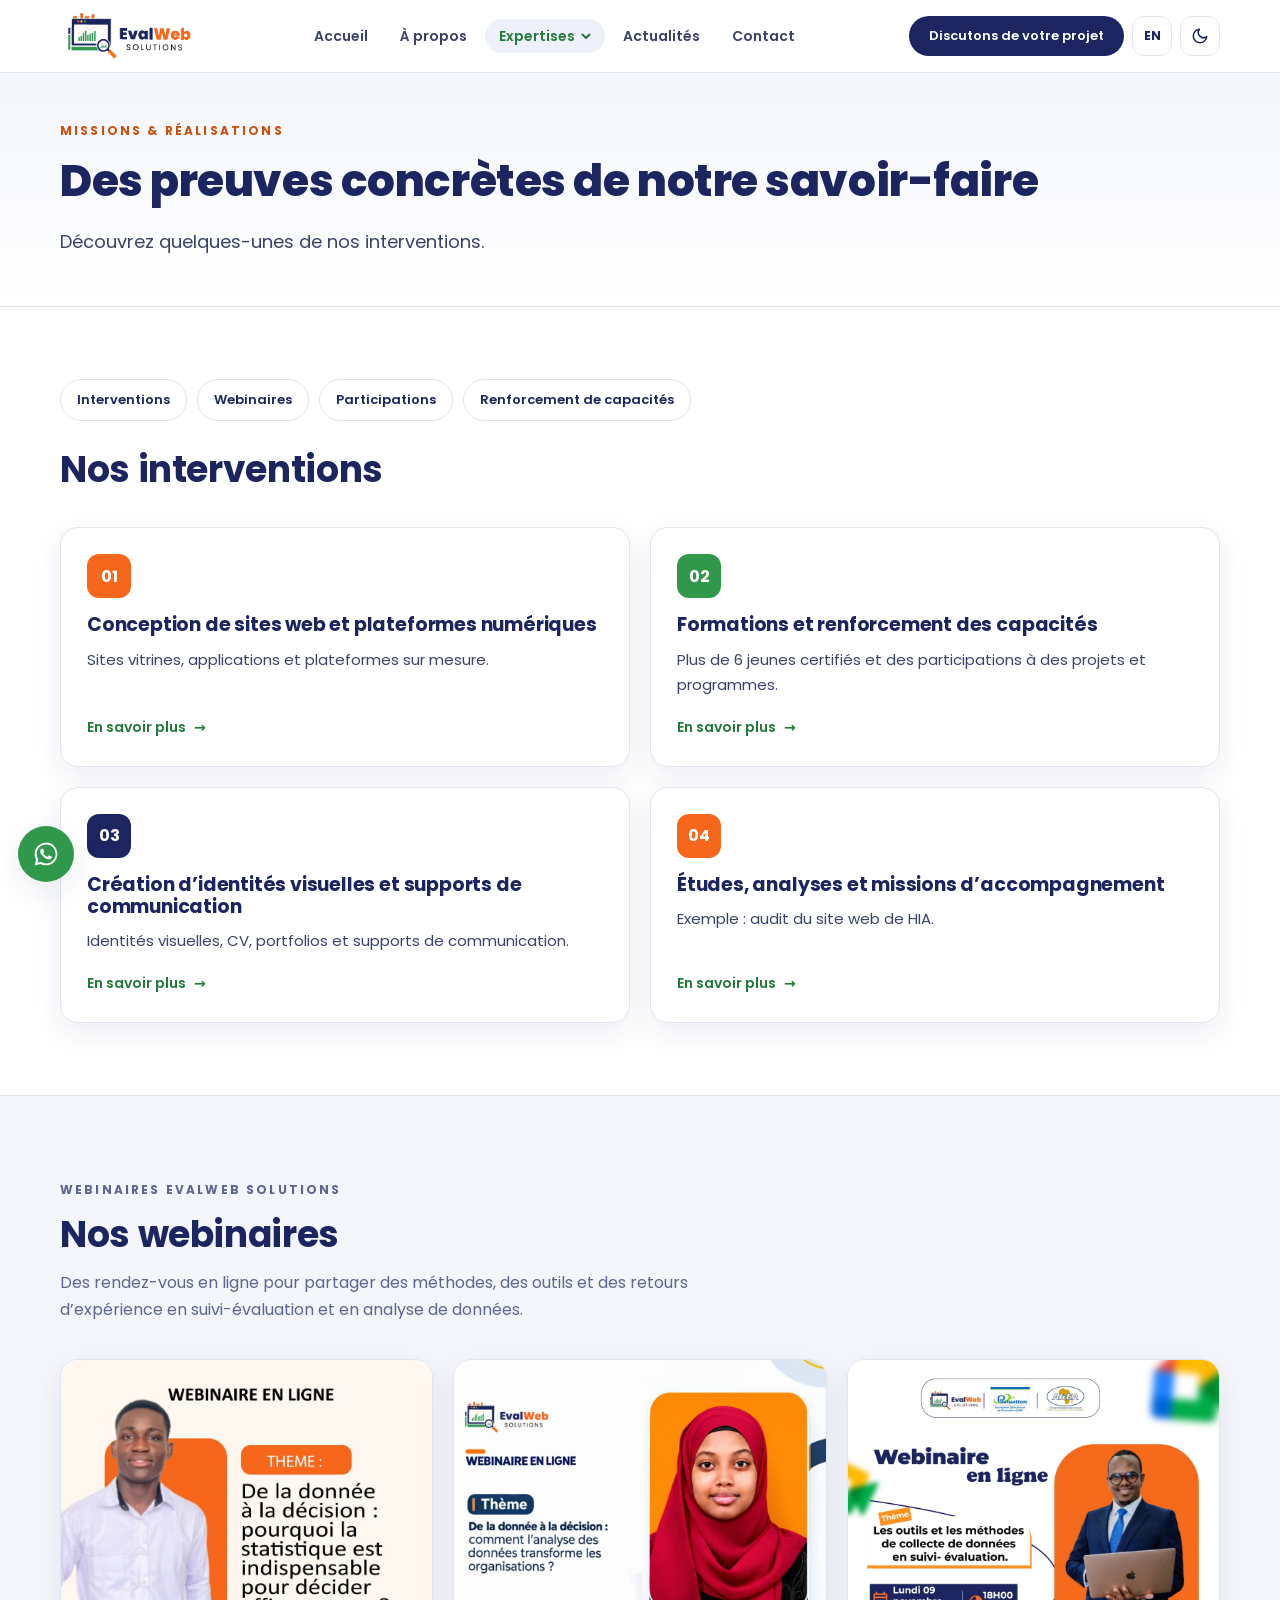
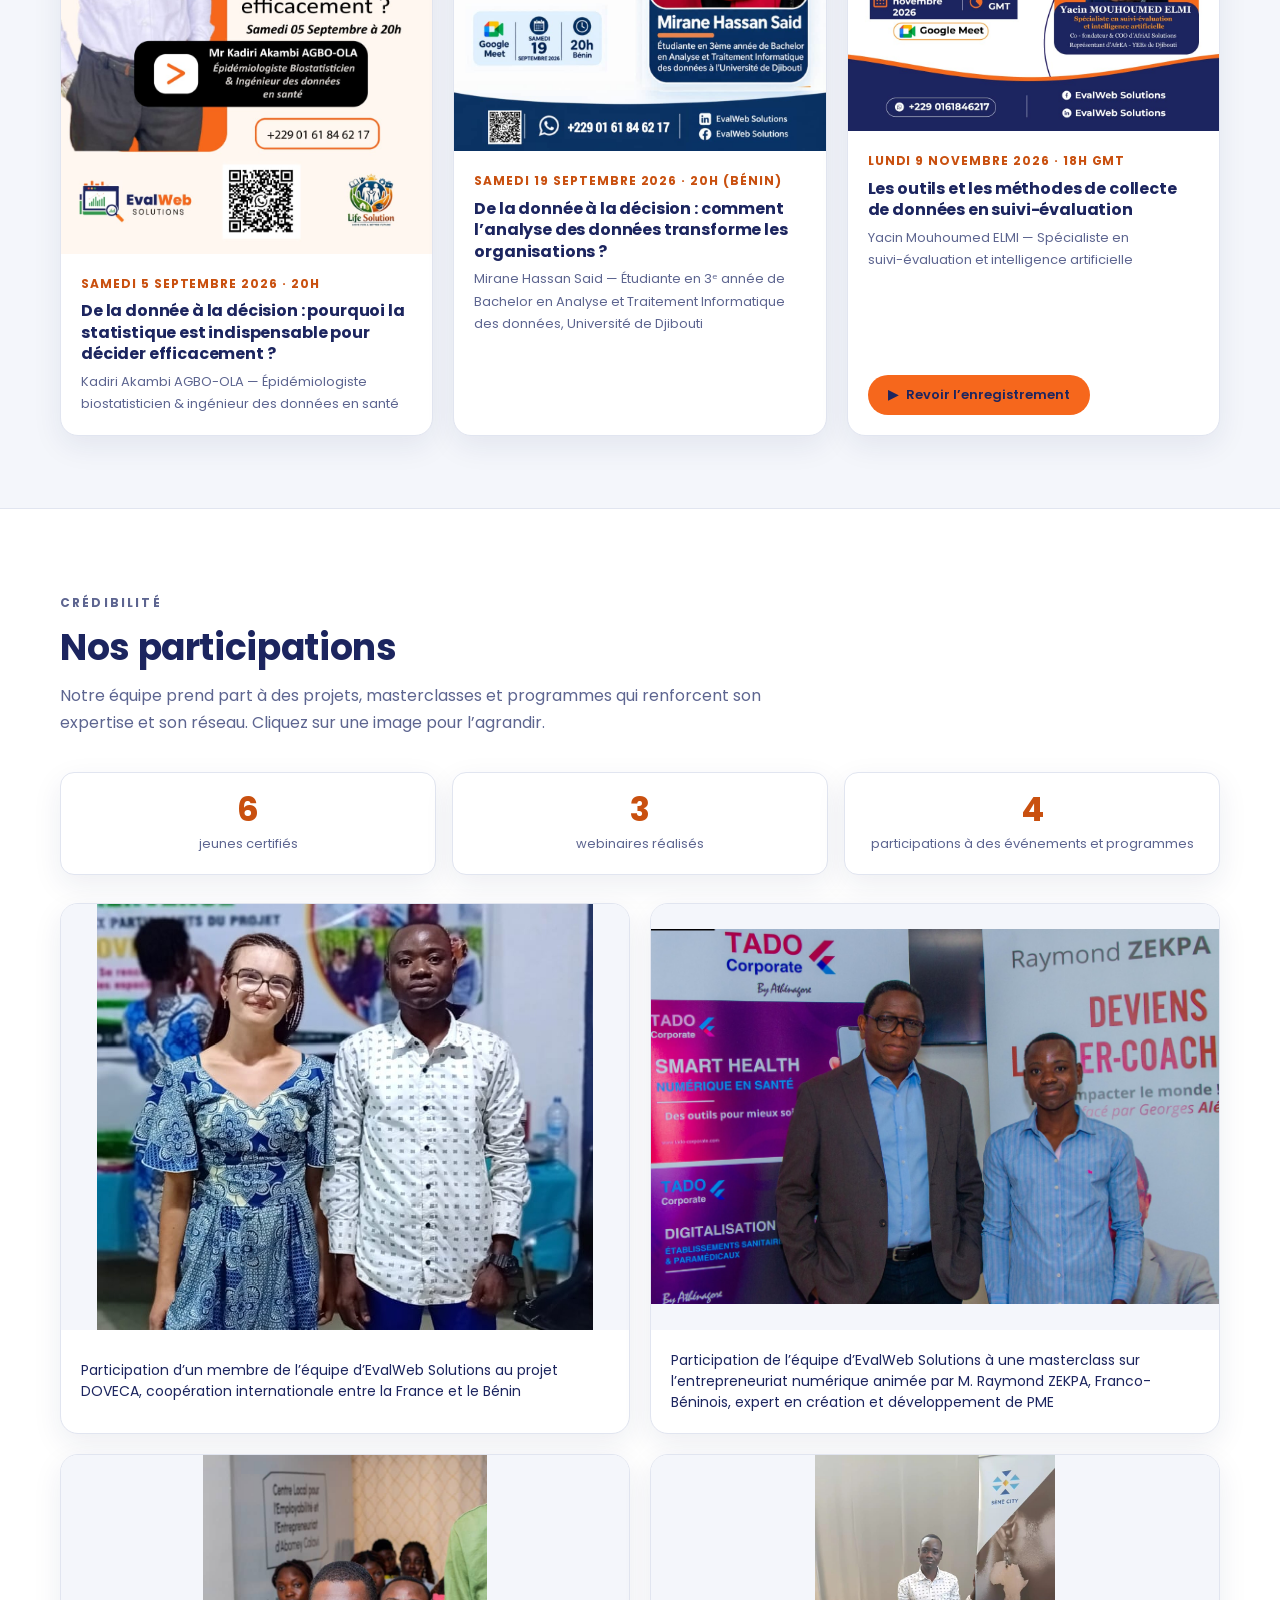
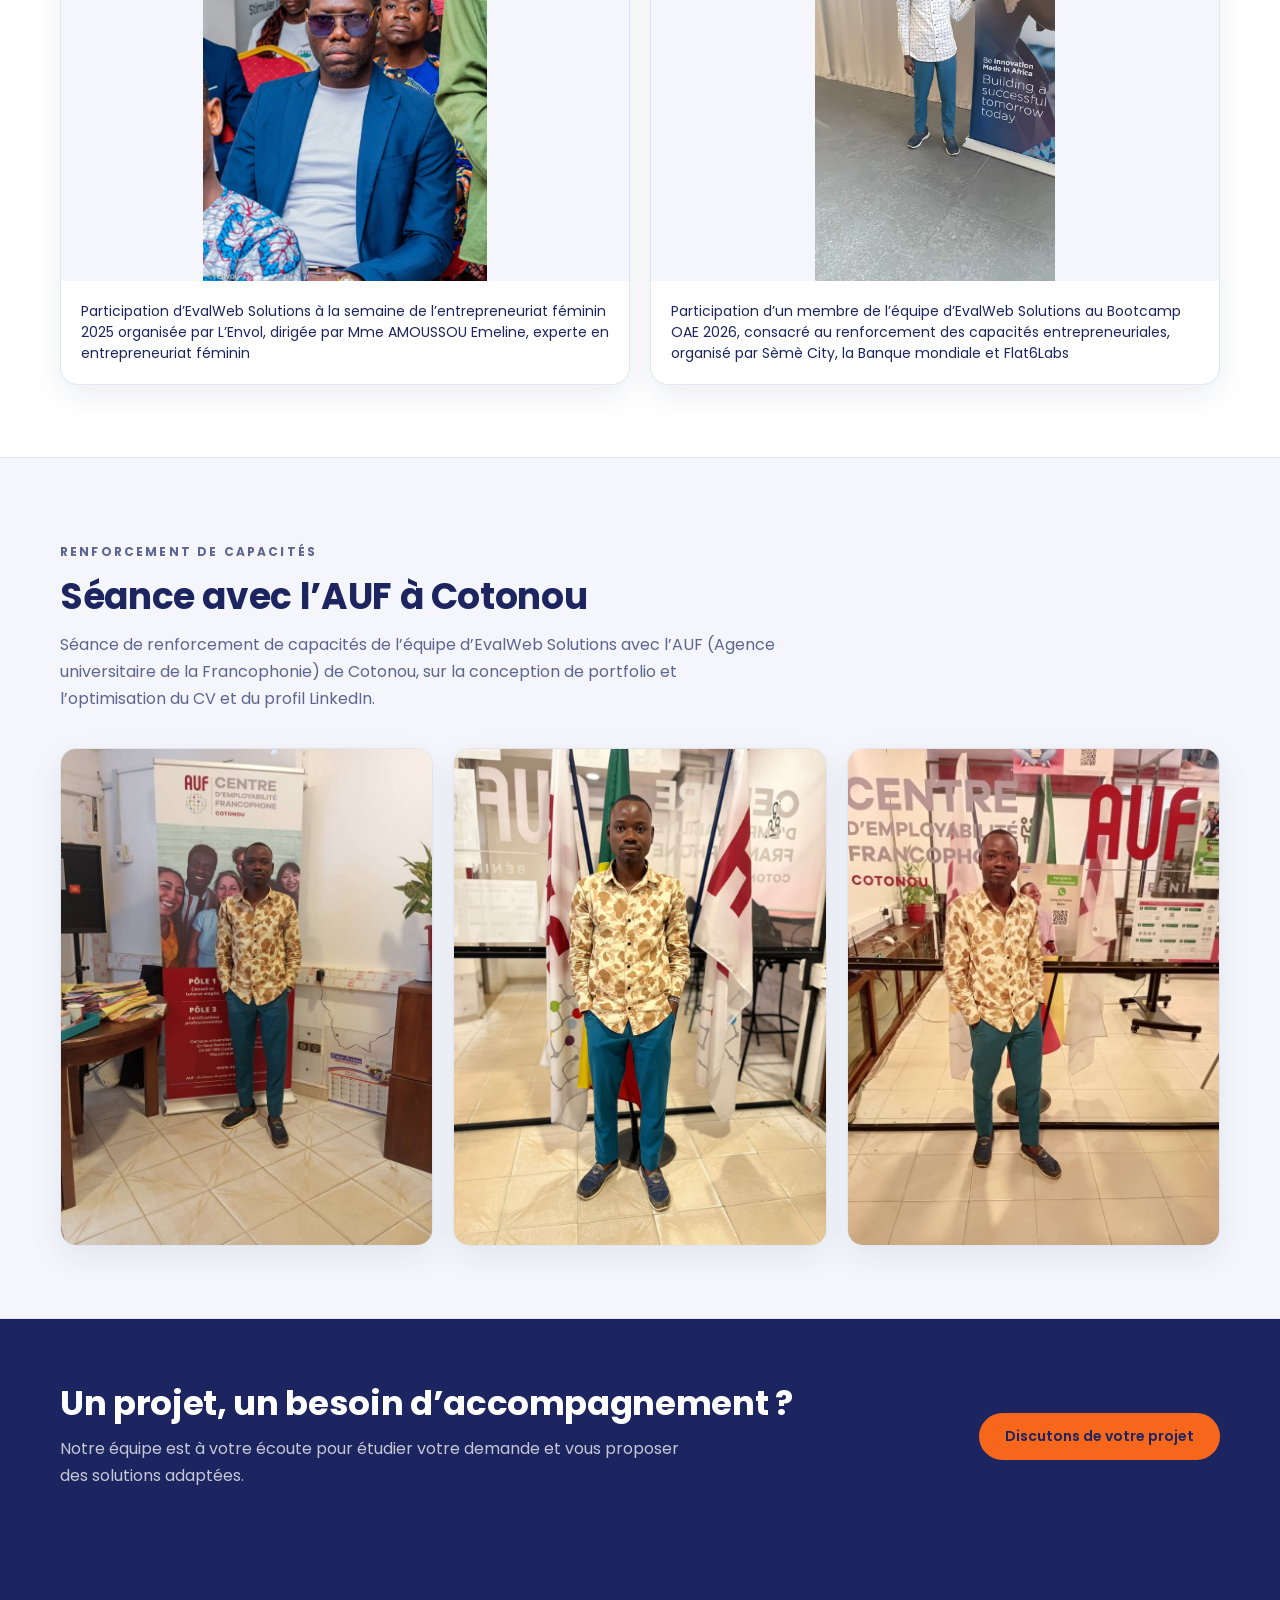
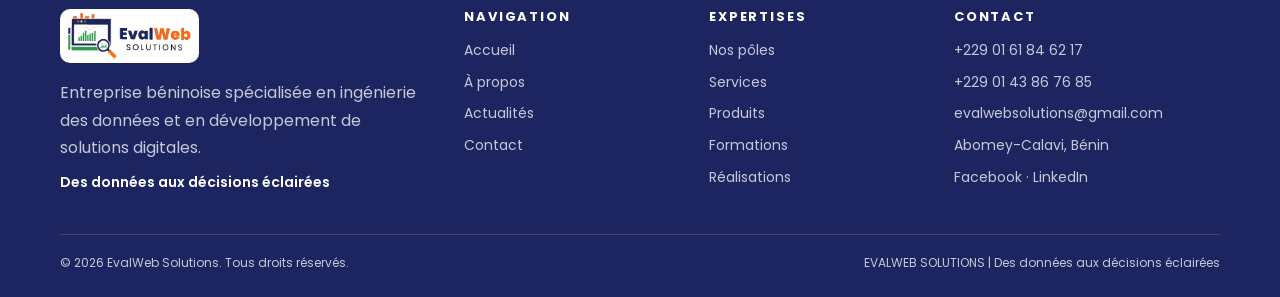
==== realisations.html @ 2a6ff533 "Add files via upload" ====
<!doctype html>
<html lang="fr" data-theme="light"><head><meta charset="utf-8"><meta name="viewport" content="width=device-width,initial-scale=1">
<title data-i18n="k208">Réalisations — EvalWeb Solutions</title>
<meta name="description" content="Webinaires, participations à des projets et programmes, et renforcement de capacités avec l’AUF Cotonou."><meta name="theme-color" content="#1c255f">
<link rel="icon" href="assets/favicon.png" type="image/png">
<link rel="preconnect" href="https://fonts.googleapis.com"><link rel="preconnect" href="https://fonts.gstatic.com" crossorigin>
<link href="https://fonts.googleapis.com/css2?family=Poppins:wght@400;500;600;700;800&display=swap" rel="stylesheet">
<script>(function(){try{var d=document.documentElement,t=localStorage.getItem('ew-theme');if(!t)t=matchMedia('(prefers-color-scheme: dark)').matches?'dark':'light';d.setAttribute('data-theme',t);d.lang=localStorage.getItem('ew-lang')==='en'?'en':'fr'}catch(e){}})()</script>
<link rel="stylesheet" href="style.css"></head>
<body data-page="realisations">
<a class="skip" href="#main"><span data-i18n="k36">Aller au contenu</span></a>
<header class="site-header"><div class="container header-inner">
<a class="logo" href="index.html" aria-label="EvalWeb Solutions"><img src="assets/evalweb-logo.png" alt="EvalWeb Solutions" width="123" height="46"></a>
<nav class="nav-desktop" aria-label="Navigation principale"><a class="nav-link" data-nav="home" href="index.html"><span data-i18n="k37">Accueil</span></a><a class="nav-link" data-nav="about" href="a-propos.html"><span data-i18n="k38">À propos</span></a><div class="nav-drop"><button type="button" aria-expanded="false" aria-haspopup="true"><span data-i18n="k39">Expertises</span><svg class="caret" viewBox="0 0 10 10" fill="none" stroke="currentColor" stroke-width="2" stroke-linecap="round" stroke-linejoin="round"><path d="M1.5 3.5 5 7l3.5-3.5"/></svg></button><div class="drop-menu"><a data-nav="poles" href="poles.html"><span data-i18n="k40">Nos pôles</span></a><a data-nav="services" href="services.html"><span data-i18n="k8">Services</span></a><a data-nav="produits" href="produits.html"><span data-i18n="k11">Produits</span></a><a data-nav="formations" href="formations.html"><span data-i18n="k13">Formations</span></a><a data-nav="realisations" href="realisations.html"><span data-i18n="k15">Réalisations</span></a></div></div><a class="nav-link" data-nav="actualites" href="actualites.html"><span data-i18n="k41">Actualités</span></a><a class="nav-link" data-nav="contact" href="contact.html"><span data-i18n="k42">Contact</span></a></nav>
<div class="header-tools">
<a class="btn btn-primary btn-sm cta-header" href="contact.html"><span data-i18n="k23">Discutons de votre projet</span></a>
<button type="button" class="lang-btn" aria-label="Passer le site en anglais">EN</button>
<button type="button" class="icon-btn theme-btn" aria-label="Basculer entre mode clair et sombre" aria-pressed="false"><svg class="sun" viewBox="0 0 24 24" fill="none" stroke="currentColor" stroke-width="2" stroke-linecap="round"><circle cx="12" cy="12" r="4"/><path d="M12 2v2M12 20v2M4.9 4.9l1.4 1.4M17.7 17.7l1.4 1.4M2 12h2M20 12h2M4.9 19.1l1.4-1.4M17.7 6.3l1.4-1.4"/></svg><svg class="moon" viewBox="0 0 24 24" fill="none" stroke="currentColor" stroke-width="2" stroke-linecap="round" stroke-linejoin="round"><path d="M21 12.8A9 9 0 1 1 11.2 3a7 7 0 0 0 9.8 9.8z"/></svg></button>
<button type="button" class="icon-btn burger" aria-label="Ouvrir le menu" aria-expanded="false" aria-controls="mobilePanel"><svg viewBox="0 0 24 24" fill="none" stroke="currentColor" stroke-width="2.2" stroke-linecap="round"><path d="M4 7h16M4 12h16M4 17h16"/></svg></button>
</div>
<div id="mobilePanel" class="mobile-panel" aria-label="Menu"><nav><a data-nav="home" href="index.html"><span data-i18n="k37">Accueil</span></a><a data-nav="about" href="a-propos.html"><span data-i18n="k38">À propos</span></a><div class="m-drop"><button type="button" aria-expanded="false"><span data-i18n="k39">Expertises</span><svg class="caret" viewBox="0 0 10 10" fill="none" stroke="currentColor" stroke-width="2" stroke-linecap="round" stroke-linejoin="round"><path d="M1.5 3.5 5 7l3.5-3.5"/></svg></button><div class="m-sub"><a data-nav="poles" href="poles.html"><span data-i18n="k40">Nos pôles</span></a><a data-nav="services" href="services.html"><span data-i18n="k8">Services</span></a><a data-nav="produits" href="produits.html"><span data-i18n="k11">Produits</span></a><a data-nav="formations" href="formations.html"><span data-i18n="k13">Formations</span></a><a data-nav="realisations" href="realisations.html"><span data-i18n="k15">Réalisations</span></a></div></div><a data-nav="actualites" href="actualites.html"><span data-i18n="k41">Actualités</span></a><a data-nav="contact" href="contact.html"><span data-i18n="k42">Contact</span></a></nav><a class="btn btn-primary" href="contact.html"><span data-i18n="k23">Discutons de votre projet</span></a></div>
</div></header>
<main id="main"><section class="hero page-hero"><div class="container"><div class="reveal"><p class="eyebrow" data-i18n="k193" >Missions & réalisations</p><h1 data-i18n="k194" >Des preuves concrètes de notre savoir-faire</h1><p class="lead" data-i18n="k195" >Découvrez quelques-unes de nos interventions.</p></div></div></section><section class="section"><div class="container"><div class="stack-nav"><a class="chip" href="#interventions"><span data-i18n="k196">Interventions</span></a><a class="chip" href="#webinaires"><span data-i18n="k197">Webinaires</span></a><a class="chip" href="#participations"><span data-i18n="k198">Participations</span></a><a class="chip" href="#renforcement"><span data-i18n="k199">Renforcement de capacités</span></a></div>
<div id="interventions" class="section-head reveal"><h2 data-i18n="k200" >Nos interventions</h2></div><div class="grid g2"><article class="card reveal"><div class="num o">01</div><h3 data-i18n="k173" >Conception de sites web et plateformes numériques</h3><p class="d" data-i18n="k174" >Sites vitrines, applications et plateformes sur mesure.</p><a class="more" href="services.html#web"><span data-i18n="k3">En savoir plus</span></a></article><article class="card reveal"><div class="num g">02</div><h3 data-i18n="k175" >Formations et renforcement des capacités</h3><p class="d" data-i18n="k176" >Plus de 6 jeunes certifiés et des participations à des projets et programmes.</p><a class="more" href="#participations"><span data-i18n="k3">En savoir plus</span></a></article><article class="card reveal"><div class="num n">03</div><h3 data-i18n="k177" >Création d’identités visuelles et supports de communication</h3><p class="d" data-i18n="k178" >Identités visuelles, CV, portfolios et supports de communication.</p><a class="more" href="services.html#cv-design"><span data-i18n="k3">En savoir plus</span></a></article><article class="card reveal"><div class="num o">04</div><h3 data-i18n="k179" >Études, analyses et missions d’accompagnement</h3><p class="d" data-i18n="k180" >Exemple : audit du site web de HIA.</p><a class="more" href="services.html#etudes"><span data-i18n="k3">En savoir plus</span></a></article></div></div></section>
<section class="section alt" id="webinaires"><div class="container"><div class="section-head reveal"><p class="eyebrow" data-i18n="k201" >Webinaires EvalWeb Solutions</p><h2 data-i18n="k30" >Nos webinaires</h2><p data-i18n="k202" >Des rendez-vous en ligne pour partager des méthodes, des outils et des retours d’expérience en suivi-évaluation et en analyse de données.</p></div><div class="grid g3"><article class="poster reveal"><button type="button" class="zoom" data-lightbox="web" data-full="assets/img/webinaire-agbo-ola.jpg" data-caption="De la donnée à la décision : pourquoi la statistique est indispensable pour décider efficacement ?"><img src="assets/img/webinaire-agbo-ola.jpg" alt="De la donnée à la décision : pourquoi la statistique est indispensable pour décider efficacement ?" loading="lazy" width="600" height="600"></button><div class="body"><p class="when" data-i18n="k181" >Samedi 5 septembre 2026 · 20h</p><h3 data-i18n="k182" >De la donnée à la décision : pourquoi la statistique est indispensable pour décider efficacement ?</h3><p class="who" data-i18n="k183" >Kadiri Akambi AGBO-OLA — Épidémiologiste biostatisticien & ingénieur des données en santé</p></div></article><article class="poster reveal"><button type="button" class="zoom" data-lightbox="web" data-full="assets/img/webinaire-mirane.jpg" data-caption="De la donnée à la décision : comment l’analyse des données transforme les organisations ?"><img src="assets/img/webinaire-mirane.jpg" alt="De la donnée à la décision : comment l’analyse des données transforme les organisations ?" loading="lazy" width="600" height="600"></button><div class="body"><p class="when" data-i18n="k184" >Samedi 19 septembre 2026 · 20h (Bénin)</p><h3 data-i18n="k185" >De la donnée à la décision : comment l’analyse des données transforme les organisations ?</h3><p class="who" data-i18n="k186" >Mirane Hassan Said — Étudiante en 3ᵉ année de Bachelor en Analyse et Traitement Informatique des données, Université de Djibouti</p></div></article><article class="poster reveal"><button type="button" class="zoom" data-lightbox="web" data-full="assets/img/webinaire-elmi.jpg" data-caption="Les outils et les méthodes de collecte de données en suivi-évaluation"><img src="assets/img/webinaire-elmi.jpg" alt="Les outils et les méthodes de collecte de données en suivi-évaluation" loading="lazy" width="600" height="600"></button><div class="body"><p class="when" data-i18n="k189" >Lundi 9 novembre 2026 · 18h GMT</p><h3 data-i18n="k190" >Les outils et les méthodes de collecte de données en suivi-évaluation</h3><p class="who" data-i18n="k191" >Yacin Mouhoumed ELMI — Spécialiste en suivi-évaluation et intelligence artificielle</p><div data-replay style="margin-top:auto"><a data-replay-link class="btn btn-orange btn-sm" href="#" target="_blank" rel="noopener" hidden>▶ <span data-i18n="k187">Revoir l’enregistrement</span></a><span data-replay-soon class="btn btn-outline btn-sm disabled" aria-disabled="true"><span data-i18n="k188">Enregistrement bientôt disponible</span></span></div></div></article></div></div></section>
<section class="section" id="participations"><div class="container"><div class="section-head reveal"><p class="eyebrow" data-i18n="k203" >Crédibilité</p><h2 data-i18n="k204" >Nos participations</h2><p data-i18n="k205" >Notre équipe prend part à des projets, masterclasses et programmes qui renforcent son expertise et son réseau. Cliquez sur une image pour l’agrandir.</p></div><div class="stats reveal"><div><strong>6</strong><span data-i18n="k254">jeunes certifiés</span></div><div><strong>3</strong><span data-i18n="k255">webinaires réalisés</span></div><div><strong>4</strong><span data-i18n="k256">participations à des événements et programmes</span></div></div><div class="grid g2"><article class="poster part reveal"><button type="button" class="zoom" data-lightbox="part" data-full="assets/img/participation1.jpg" data-caption="Participation d’un membre de l’équipe d’EvalWeb Solutions au projet DOVECA, coopération internationale entre la France et le Bénin"><img src="assets/img/participation1.jpg" alt="Participation d’un membre de l’équipe d’EvalWeb Solutions au projet DOVECA, coopération internationale entre la France et le Bénin" loading="lazy"></button><div class="body"><p class="d" data-i18n="k250" >Participation d’un membre de l’équipe d’EvalWeb Solutions au projet DOVECA, coopération internationale entre la France et le Bénin</p></div></article><article class="poster part reveal"><button type="button" class="zoom" data-lightbox="part" data-full="assets/img/participation2.jpg" data-caption="Participation de l’équipe d’EvalWeb Solutions à une masterclass sur l’entrepreneuriat numérique animée par M. Raymond ZEKPA, Franco-Béninois, expert en création et développement de PME"><img src="assets/img/participation2.jpg" alt="Participation de l’équipe d’EvalWeb Solutions à une masterclass sur l’entrepreneuriat numérique animée par M. Raymond ZEKPA, Franco-Béninois, expert en création et développement de PME" loading="lazy"></button><div class="body"><p class="d" data-i18n="k251" >Participation de l’équipe d’EvalWeb Solutions à une masterclass sur l’entrepreneuriat numérique animée par M. Raymond ZEKPA, Franco-Béninois, expert en création et développement de PME</p></div></article><article class="poster part reveal"><button type="button" class="zoom" data-lightbox="part" data-full="assets/img/participation3.jpg" data-caption="Participation d’EvalWeb Solutions à la semaine de l’entrepreneuriat féminin 2025 organisée par L’Envol, dirigée par Mme AMOUSSOU Emeline, experte en entrepreneuriat féminin"><img src="assets/img/participation3.jpg" alt="Participation d’EvalWeb Solutions à la semaine de l’entrepreneuriat féminin 2025 organisée par L’Envol, dirigée par Mme AMOUSSOU Emeline, experte en entrepreneuriat féminin" loading="lazy"></button><div class="body"><p class="d" data-i18n="k252" >Participation d’EvalWeb Solutions à la semaine de l’entrepreneuriat féminin 2025 organisée par L’Envol, dirigée par Mme AMOUSSOU Emeline, experte en entrepreneuriat féminin</p></div></article><article class="poster part reveal"><button type="button" class="zoom" data-lightbox="part" data-full="assets/img/participation4.jpg" data-caption="Participation d’un membre de l’équipe d’EvalWeb Solutions au Bootcamp OAE 2026, consacré au renforcement des capacités entrepreneuriales, organisé par Sèmè City, la Banque mondiale et Flat6Labs"><img src="assets/img/participation4.jpg" alt="Participation d’un membre de l’équipe d’EvalWeb Solutions au Bootcamp OAE 2026, consacré au renforcement des capacités entrepreneuriales, organisé par Sèmè City, la Banque mondiale et Flat6Labs" loading="lazy"></button><div class="body"><p class="d" data-i18n="k253" >Participation d’un membre de l’équipe d’EvalWeb Solutions au Bootcamp OAE 2026, consacré au renforcement des capacités entrepreneuriales, organisé par Sèmè City, la Banque mondiale et Flat6Labs</p></div></article></div></div></section>
<section class="section alt" id="renforcement"><div class="container"><div class="section-head reveal"><p class="eyebrow" data-i18n="k199" >Renforcement de capacités</p><h2 data-i18n="k206" >Séance avec l’AUF à Cotonou</h2><p data-i18n="k207" >Séance de renforcement de capacités de l’équipe d’EvalWeb Solutions avec l’AUF (Agence universitaire de la Francophonie) de Cotonou, sur la conception de portfolio et l’optimisation du CV et du profil LinkedIn.</p></div><div class="grid g3"><div class="photo reveal"><button type="button" class="zoom" data-lightbox="renf" data-full="assets/img/renforcement-1.jpg" data-caption="Renforcement de capacités — AUF Cotonou"><img src="assets/img/renforcement-1.jpg" alt="Séance de renforcement de capacités à l’AUF Cotonou" loading="lazy" width="480" height="640"></button></div><div class="photo reveal"><button type="button" class="zoom" data-lightbox="renf" data-full="assets/img/renforcement-2.jpg" data-caption="Renforcement de capacités — AUF Cotonou"><img src="assets/img/renforcement-2.jpg" alt="Séance de renforcement de capacités à l’AUF Cotonou" loading="lazy" width="480" height="640"></button></div><div class="photo reveal"><button type="button" class="zoom" data-lightbox="renf" data-full="assets/img/renforcement-3.jpg" data-caption="Renforcement de capacités — AUF Cotonou"><img src="assets/img/renforcement-3.jpg" alt="Séance de renforcement de capacités à l’AUF Cotonou" loading="lazy" width="480" height="640"></button></div></div></div></section>
<section class="band"><div class="container"><div><h2 data-i18n="k33" >Un projet, un besoin d’accompagnement ?</h2><p data-i18n="k34" >Notre équipe est à votre écoute pour étudier votre demande et vous proposer des solutions adaptées.</p></div><a class="btn btn-primary" href="contact.html"><span data-i18n="k23">Discutons de votre projet</span></a></div></section></main>
<footer class="site-footer"><div class="container"><div class="footer-grid">
<div><a class="logo" href="index.html" aria-label="EvalWeb Solutions"><img src="assets/evalweb-logo.png" alt="EvalWeb Solutions" width="123" height="46"></a>
<p data-i18n="k43" >Entreprise béninoise spécialisée en ingénierie des données et en développement de solutions digitales.</p>
<p class="sig" data-i18n="k21" >Des données aux décisions éclairées</p></div>
<div><h4><span data-i18n="k44">Navigation</span></h4><ul><li><a href="index.html"><span data-i18n="k37">Accueil</span></a></li><li><a href="a-propos.html"><span data-i18n="k38">À propos</span></a></li><li><a href="actualites.html"><span data-i18n="k41">Actualités</span></a></li><li><a href="contact.html"><span data-i18n="k42">Contact</span></a></li></ul></div>
<div><h4><span data-i18n="k39">Expertises</span></h4><ul><li><a href="poles.html"><span data-i18n="k40">Nos pôles</span></a></li><li><a href="services.html"><span data-i18n="k8">Services</span></a></li><li><a href="produits.html"><span data-i18n="k11">Produits</span></a></li><li><a href="formations.html"><span data-i18n="k13">Formations</span></a></li><li><a href="realisations.html"><span data-i18n="k15">Réalisations</span></a></li></ul></div>
<div><h4><span data-i18n="k42">Contact</span></h4><ul><li><a href="tel:+2290161846217">+229 01 61 84 62 17</a></li><li><a href="tel:+2290143867685">+229 01 43 86 76 85</a></li><li><a href="mailto:evalwebsolutions@gmail.com">evalwebsolutions@gmail.com</a></li><li><span data-i18n="k45">Abomey-Calavi, Bénin</span></li><li><a data-social="facebook" href="#">Facebook</a> · <a data-social="linkedin" href="#">LinkedIn</a></li></ul></div>
</div><div class="copy"><span>© 2026 EvalWeb Solutions. <span data-i18n="k46">Tous droits réservés.</span></span><span>EVALWEB SOLUTIONS | <span data-i18n="k21">Des données aux décisions éclairées</span></span></div></div></footer>
<a class="wa-float" href="https://wa.me/2290161846217" target="_blank" rel="noopener" aria-label="WhatsApp"><svg viewBox="0 0 32 32" width="28" height="28" fill="currentColor" aria-hidden="true" focusable="false"><path d="M16.04 3C8.84 3 3 8.83 3 16.02c0 2.3.6 4.54 1.74 6.52L3 29l6.62-1.7a13.03 13.03 0 0 0 6.42 1.64h.01C23.24 28.94 29 23.1 29 15.92 29 12.46 27.65 9.2 25.2 6.76A12.9 12.9 0 0 0 16.04 3Zm0 23.74h-.01a10.8 10.8 0 0 1-5.5-1.5l-.4-.23-3.93 1.01 1.05-3.83-.26-.4a10.77 10.77 0 0 1-1.65-5.77c0-5.96 4.87-10.8 10.86-10.8 2.9 0 5.62 1.12 7.67 3.17a10.7 10.7 0 0 1 3.17 7.64c0 5.96-4.88 10.71-10.9 10.71Zm5.96-8.09c-.33-.16-1.93-.95-2.23-1.06-.3-.11-.52-.16-.74.17-.22.32-.85 1.06-1.04 1.28-.19.22-.38.24-.7.08-.33-.16-1.38-.51-2.63-1.62-.97-.87-1.62-1.93-1.81-2.26-.19-.33-.02-.5.14-.66.15-.15.33-.38.49-.57.16-.19.22-.33.33-.55.11-.22.05-.41-.03-.57-.08-.16-.74-1.78-1.01-2.44-.27-.64-.54-.55-.74-.56h-.63c-.22 0-.57.08-.87.41-.3.33-1.14 1.11-1.14 2.72 0 1.6 1.17 3.15 1.33 3.37.16.22 2.3 3.51 5.57 4.92.78.34 1.38.54 1.86.69.78.25 1.49.21 2.05.13.63-.09 1.93-.79 2.2-1.55.27-.76.27-1.41.19-1.55-.08-.14-.3-.22-.63-.38Z"/></svg></a>
<button type="button" id="toTop" class="to-top" aria-label="Retour en haut" data-i18n-attr="aria-label:k47">↑</button><div id="lightbox" class="lightbox" role="dialog" aria-modal="true" aria-label="Image"><button class="lb-btn lb-close" type="button" aria-label="Close">✕</button><button class="lb-btn lb-prev" type="button" aria-label="Previous">‹</button><figure><img src="" alt=""><figcaption></figcaption></figure><button class="lb-btn lb-next" type="button" aria-label="Next">›</button></div>
<script src="config.js"></script><script src="i18n.js"></script><script src="app.js"></script></body></html>
---- style.css ----
/* EvalWeb Solutions — couleurs exactes du logo : bleu #1c255f · orange #f6671c · vert #30984b */
:root{
  --navy:#1c255f;--orange:#f6671c;--green:#30984b;
  --bg:#ffffff;--bg-alt:#f4f6fb;--card:#ffffff;--line:#e1e5f0;
  --text:#3b4268;--head:#1c255f;--muted:#5d6590;
  --orange-text:#c9500f;--green-text:#237a3b;
  --btn-bg:#1c255f;--btn-fg:#ffffff;--btn-hover:#f6671c;--btn-hover-fg:#1c255f;
  --header-bg:rgba(255,255,255,.9);--footer-bg:#1c255f;--chip:#eef1fa;
  --shadow:0 10px 30px rgba(28,37,95,.08);--radius:18px;
  --logo-bg:transparent;
  color-scheme:light;
}
[data-theme="dark"]{
  --bg:#0c1030;--bg-alt:#121741;--card:#161c4d;--line:#2a3173;
  --text:#c9cfec;--head:#ffffff;--muted:#9aa3d1;
  --orange-text:#ff8a4a;--green-text:#5ccf80;
  --btn-bg:#f6671c;--btn-fg:#0c1030;--btn-hover:#30984b;--btn-hover-fg:#ffffff;
  --header-bg:rgba(12,16,48,.9);--footer-bg:#080b24;--chip:#1c2360;
  --shadow:0 10px 30px rgba(0,0,0,.35);--logo-bg:#ffffff;
  color-scheme:dark;
}
*{box-sizing:border-box}
[hidden]{display:none!important}
html{scroll-behavior:smooth;scroll-padding-top:90px}
body{margin:0;font-family:'Poppins',ui-sans-serif,system-ui,-apple-system,'Segoe UI',Roboto,sans-serif;background:var(--bg);color:var(--text);line-height:1.7;font-size:16px;-webkit-font-smoothing:antialiased;transition:background .25s,color .25s}
img{max-width:100%;height:auto;display:block}
a{color:inherit;text-decoration:none}
h1,h2,h3,h4{color:var(--head);line-height:1.18;margin:0;font-weight:700;letter-spacing:-.01em}
p{margin:0}
ul{margin:0;padding:0;list-style:none}
:focus-visible{outline:3px solid var(--orange);outline-offset:2px;border-radius:6px}
.container{width:100%;max-width:1200px;margin:0 auto;padding:0 20px}
.skip{position:absolute;left:-999px;top:8px;background:var(--btn-bg);color:var(--btn-fg);padding:8px 14px;border-radius:8px;z-index:200}
.skip:focus{left:8px}

/* ---------- Header ---------- */
.site-header{position:sticky;top:0;z-index:100;background:var(--header-bg);backdrop-filter:blur(14px);-webkit-backdrop-filter:blur(14px);border-bottom:1px solid var(--line)}
.header-inner{position:relative;display:flex;align-items:center;justify-content:space-between;height:72px;gap:12px}
.logo{display:inline-flex;align-items:center;background:var(--logo-bg);border-radius:10px;padding:4px 8px;flex:none}
.logo img{height:46px;width:auto}
.nav-desktop{display:none;align-items:center;gap:4px}
.nav-link,.nav-drop>button{font:600 14px/1 'Poppins',sans-serif;color:var(--text);padding:10px 14px;border-radius:999px;background:none;border:0;cursor:pointer;display:inline-flex;align-items:center;gap:6px;transition:background .2s,color .2s}
.nav-link:hover,.nav-drop>button:hover{background:var(--chip);color:var(--head)}
.nav-link.active,.nav-drop.active>button{background:var(--chip);color:var(--green-text)}
.nav-drop{position:relative}
.caret{width:10px;height:10px;transition:transform .2s}
.nav-drop.open .caret{transform:rotate(180deg)}
.drop-menu{position:absolute;top:calc(100% + 8px);left:0;min-width:240px;background:var(--card);border:1px solid var(--line);border-radius:14px;box-shadow:var(--shadow);padding:8px;display:none}
.nav-drop.open .drop-menu{display:block}
.drop-menu a{display:block;padding:10px 14px;border-radius:10px;font-size:14px;font-weight:500;color:var(--text)}
.drop-menu a:hover,.drop-menu a.active{background:var(--chip);color:var(--head)}
.header-tools{display:flex;align-items:center;gap:8px}
.icon-btn,.lang-btn{height:40px;min-width:40px;display:inline-grid;place-items:center;border-radius:12px;border:1px solid var(--line);background:var(--card);color:var(--head);cursor:pointer;font:700 12px 'Poppins',sans-serif;padding:0 10px;transition:border-color .2s,background .2s}
.icon-btn:hover,.lang-btn:hover{border-color:var(--orange)}
.icon-btn svg{width:18px;height:18px}
.theme-btn .sun{display:none}
[data-theme="dark"] .theme-btn .sun{display:block}
[data-theme="dark"] .theme-btn .moon{display:none}
.header-tools .cta-header{display:none}
.btn{display:inline-flex;align-items:center;justify-content:center;gap:8px;font:600 14px/1.2 'Poppins',sans-serif;padding:13px 24px;border-radius:999px;border:2px solid transparent;cursor:pointer;transition:transform .2s,background .2s,color .2s,border-color .2s;text-align:center}
.btn-primary{background:var(--btn-bg);color:var(--btn-fg)}
.btn-primary:hover{background:var(--btn-hover);color:var(--btn-hover-fg);transform:translateY(-2px)}
.btn-orange{background:var(--orange);color:#1c255f}
.btn-orange:hover{background:var(--head);color:var(--bg);transform:translateY(-2px)}
.btn-outline{border-color:var(--line);color:var(--head);background:transparent}
.btn-outline:hover{border-color:var(--green);color:var(--green-text);transform:translateY(-2px)}
.btn[disabled],.btn.disabled{opacity:.55;cursor:not-allowed;pointer-events:none}
.btn-sm{padding:10px 18px;font-size:13px}

/* Menu mobile : petit panneau sous le bouton, en haut à droite */
.burger{display:inline-grid}
.mobile-panel{position:absolute;top:calc(100% + 8px);right:12px;width:min(320px,calc(100vw - 24px));max-height:calc(100vh - 100px);overflow:auto;background:var(--card);border:1px solid var(--line);border-radius:16px;box-shadow:var(--shadow);padding:10px;display:none}
.mobile-panel.open{display:block}
.mobile-panel a,.mobile-panel .m-drop>button{display:flex;align-items:center;justify-content:space-between;width:100%;padding:11px 14px;border-radius:10px;font:600 14px 'Poppins',sans-serif;color:var(--text);background:none;border:0;cursor:pointer;text-align:left}
.mobile-panel a:hover,.mobile-panel .m-drop>button:hover,.mobile-panel a.active{background:var(--chip);color:var(--head)}
.m-sub{display:none;padding:2px 0 4px 12px}
.m-drop.open .m-sub{display:block}
.m-drop.open .caret{transform:rotate(180deg)}
.m-sub a{font-weight:500}
.mobile-panel .btn{margin-top:8px;width:100%;color:var(--btn-fg)}
@media(min-width:1000px){
  .nav-desktop{display:flex}.header-tools .cta-header{display:inline-flex}.burger,.mobile-panel{display:none!important}
}

/* ---------- Hero & sections ---------- */
.hero{position:relative;overflow:hidden;background:linear-gradient(180deg,var(--bg-alt),var(--bg));border-bottom:1px solid var(--line)}
.hero .container{display:grid;gap:40px;padding-top:64px;padding-bottom:64px;align-items:center}
.hero-art{display:none}
.eyebrow{font-size:12px;font-weight:700;letter-spacing:.18em;text-transform:uppercase;color:var(--orange-text);margin-bottom:14px}
.hero h1{font-size:clamp(30px,5.2vw,54px);font-weight:800}
.hero h1 em{font-style:normal;color:var(--orange)}
.hero .lead{margin-top:20px;font-size:clamp(16px,2vw,18px);color:var(--text);max-width:640px}
.hero-actions{display:flex;flex-wrap:wrap;gap:12px;margin-top:30px}
.page-hero .container{padding-top:48px;padding-bottom:48px}
.page-hero h1{font-size:clamp(28px,4.4vw,44px)}
@media(min-width:900px){.hero.home .container{grid-template-columns:1.15fr .85fr}.hero-art{display:block}}
.section{padding:72px 0}
.section.alt{background:var(--bg-alt);border-block:1px solid var(--line)}
.section-head{max-width:720px;margin-bottom:36px}
.section-head h2{font-size:clamp(24px,3.4vw,36px)}
.section-head p{margin-top:12px;color:var(--muted)}
.grid{display:grid;gap:20px}
.g2{grid-template-columns:repeat(auto-fit,minmax(min(100%,440px),1fr))}
.g3{grid-template-columns:repeat(auto-fit,minmax(min(100%,280px),1fr))}
.g4{grid-template-columns:repeat(auto-fit,minmax(min(100%,230px),1fr))}
.card{background:var(--card);border:1px solid var(--line);border-radius:var(--radius);padding:26px;box-shadow:var(--shadow);transition:transform .25s,border-color .25s;display:flex;flex-direction:column}
.card:hover{transform:translateY(-4px);border-color:var(--green)}
.card h3{font-size:19px}
.card p.d{margin-top:10px;color:var(--text);font-size:15px;flex:1}
.num{width:44px;height:44px;border-radius:12px;display:grid;place-items:center;font-weight:700;color:#fff;margin-bottom:16px}
.num.o{background:var(--orange)}.num.g{background:var(--green)}.num.n{background:var(--navy)}
[data-theme="dark"] .num.n{background:#2a3173}
.more{margin-top:18px;font-weight:600;font-size:14px;color:var(--green-text);display:inline-flex;align-items:center;gap:8px}
.more:hover{color:var(--orange-text)}
.more::after{content:"→";transition:transform .2s}
.more:hover::after{transform:translateX(4px)}
.tag{display:inline-block;font-size:11px;font-weight:700;letter-spacing:.08em;text-transform:uppercase;color:var(--green-text);background:var(--chip);padding:4px 10px;border-radius:999px;margin-bottom:12px;align-self:flex-start}
.checks li{position:relative;padding-left:28px;margin:9px 0;font-size:15px}
.checks li::before{content:"✓";position:absolute;left:0;top:4px;width:18px;height:18px;border-radius:50%;background:var(--green);color:#fff;font-size:11px;font-weight:700;display:grid;place-items:center;line-height:1}
.detail{scroll-margin-top:92px;background:var(--card);border:1px solid var(--line);border-left:6px solid var(--orange);border-radius:var(--radius);padding:30px;box-shadow:var(--shadow)}
.detail:target{border-left-color:var(--green);outline:3px solid rgba(48,152,75,.35)}
.detail+.detail{margin-top:20px}
.detail h3{font-size:22px}
.detail .intro{margin-top:10px;color:var(--text)}
.detail h4{margin-top:18px;font-size:13px;text-transform:uppercase;letter-spacing:.12em;color:var(--orange-text)}
.detail .btn{margin-top:20px}
.stack-nav{display:flex;flex-wrap:wrap;gap:10px;margin-bottom:28px}
.chip{padding:9px 16px;border-radius:999px;border:1px solid var(--line);background:var(--card);font-size:13px;font-weight:600;color:var(--head);transition:border-color .2s,background .2s}
.chip:hover{border-color:var(--orange);background:var(--chip)}
.band{background:var(--footer-bg);color:#fff;padding:64px 0}
.band h2{color:#fff;font-size:clamp(24px,3.4vw,34px)}
.band p{color:rgba(255,255,255,.75);margin-top:12px;max-width:620px}
.band .container{display:flex;flex-wrap:wrap;gap:24px;align-items:center;justify-content:space-between}
.band .btn-primary{background:var(--orange);color:#1c255f}
.band .btn-primary:hover{background:#fff;color:#1c255f}
.kpis{display:grid;grid-template-columns:repeat(auto-fit,minmax(200px,1fr));gap:16px;margin-top:40px}
.kpi{border:1px solid var(--line);border-radius:16px;padding:20px;background:var(--card)}
.kpi b{display:block;font-size:28px;color:var(--orange-text);line-height:1.1}
.kpi span{font-size:14px;color:var(--muted)}
.quote{font-size:clamp(18px,2.4vw,24px);font-weight:600;color:var(--head);border-left:5px solid var(--green);padding-left:22px;max-width:900px}

/* ---------- Galerie ---------- */
.poster{background:var(--card);border:1px solid var(--line);border-radius:var(--radius);overflow:hidden;box-shadow:var(--shadow);display:flex;flex-direction:column}
.poster button.zoom{padding:0;border:0;background:var(--bg-alt);cursor:zoom-in;display:block;width:100%}
.poster img{width:100%;height:auto;object-fit:contain}
.poster .body{padding:20px;display:flex;flex-direction:column;gap:6px;flex:1}
.poster .when{font-size:12px;font-weight:700;letter-spacing:.08em;text-transform:uppercase;color:var(--orange-text)}
.poster h3{font-size:16px;line-height:1.35}
.poster .who{font-size:13px;color:var(--muted)}
.poster .btn{margin-top:auto;align-self:flex-start}
.cert{background:var(--card);border:1px solid var(--line);border-radius:14px;overflow:hidden;box-shadow:var(--shadow)}
.cert button.zoom{padding:0;border:0;background:#fff;cursor:zoom-in;display:block;width:100%}
.cert img{width:100%;aspect-ratio:1080/763;object-fit:cover}
.cert figcaption{padding:12px 14px;font-size:13px;font-weight:600;color:var(--head)}
.cert figcaption small{display:block;font-weight:400;color:var(--muted)}
.photo img{width:100%;aspect-ratio:3/4;object-fit:cover;border-radius:16px;border:1px solid var(--line);box-shadow:var(--shadow)}
.photo button.zoom{padding:0;border:0;background:none;cursor:zoom-in;display:block;width:100%}
.lightbox{position:fixed;inset:0;background:rgba(6,9,28,.92);z-index:300;display:none;align-items:center;justify-content:center;padding:20px}
.lightbox.open{display:flex}
.lightbox figure{margin:0;max-width:min(94vw,1100px);max-height:92vh;display:flex;flex-direction:column;align-items:center;gap:10px}
.lightbox img{max-height:80vh;width:auto;max-width:100%;border-radius:10px;background:#fff}
.lightbox figcaption{color:#fff;font-size:14px;text-align:center}
.lb-btn{position:absolute;top:50%;transform:translateY(-50%);width:44px;height:44px;border-radius:50%;border:0;background:rgba(255,255,255,.15);color:#fff;font-size:22px;cursor:pointer}
.lb-btn:hover{background:var(--orange)}
.lb-prev{left:14px}.lb-next{right:14px}
.lb-close{top:18px;right:18px;transform:none}

/* ---------- Formulaire ---------- */
.contact-grid{display:grid;gap:28px}
@media(min-width:900px){.contact-grid{grid-template-columns:.8fr 1.2fr}}
.info-item{display:flex;gap:14px;margin-bottom:20px}
.info-item .ic{flex:none;width:42px;height:42px;border-radius:12px;background:var(--chip);color:var(--green-text);display:grid;place-items:center}
.info-item .ic svg{width:20px;height:20px}
.info-item b{display:block;color:var(--head);font-size:14px}
.info-item a:hover{color:var(--orange-text)}
form.form{background:var(--card);border:1px solid var(--line);border-radius:var(--radius);padding:28px;box-shadow:var(--shadow);display:grid;gap:16px}
.row2{display:grid;gap:16px}
@media(min-width:640px){.row2{grid-template-columns:1fr 1fr}}
label{font-size:13px;font-weight:600;color:var(--head);display:block;margin-bottom:6px}
input,select,textarea{width:100%;font:400 15px 'Poppins',sans-serif;padding:12px 14px;border-radius:12px;border:1px solid var(--line);background:var(--bg);color:var(--text)}
input:focus,select:focus,textarea:focus{outline:3px solid rgba(48,152,75,.3);border-color:var(--green)}
textarea{min-height:140px;resize:vertical}
.check{display:flex;gap:10px;align-items:flex-start;font-size:13px}
.check input{width:18px;height:18px;margin-top:3px;accent-color:var(--green)}
.hp{position:absolute;left:-9999px;opacity:0}
.form-msg{padding:12px 16px;border-radius:12px;font-size:14px;display:none}
.form-msg.ok{display:block;background:rgba(48,152,75,.14);color:var(--green-text);border:1px solid var(--green)}
.form-msg.err{display:block;background:rgba(246,103,28,.12);color:var(--orange-text);border:1px solid var(--orange)}

/* ---------- Footer ---------- */
.site-footer{background:var(--footer-bg);color:rgba(255,255,255,.75);padding:56px 0 24px}
.footer-grid{display:grid;gap:32px}
@media(min-width:800px){.footer-grid{grid-template-columns:1.4fr .8fr .8fr 1fr}}
.site-footer .logo{background:#fff;margin-bottom:16px}
.site-footer h4{color:#fff;font-size:13px;letter-spacing:.14em;text-transform:uppercase;margin-bottom:14px}
.site-footer li{margin:8px 0;font-size:14px}
.site-footer a:hover{color:var(--orange)}
.site-footer .sig{color:#fff;font-weight:600;margin-top:10px;font-size:14px}
.copy{margin-top:36px;padding-top:18px;border-top:1px solid rgba(255,255,255,.14);font-size:12px;display:flex;flex-wrap:wrap;gap:8px;justify-content:space-between}
.to-top{position:fixed;right:18px;bottom:18px;width:44px;height:44px;border-radius:50%;border:0;background:var(--orange);color:#1c255f;font-size:20px;font-weight:700;cursor:pointer;box-shadow:var(--shadow);display:none;z-index:90}
.to-top.show{display:block}
.wa-float{position:fixed;left:18px;bottom:18px;z-index:90;background:#30984b;color:#fff;border-radius:50%;width:56px;height:56px;box-shadow:var(--shadow);display:inline-flex;align-items:center;justify-content:center}
.wa-float:hover{background:var(--orange);color:#1c255f}
.js .reveal{opacity:0;transform:translateY(16px);transition:opacity .6s,transform .6s}
.js .reveal.in{opacity:1;transform:none}
@media(prefers-reduced-motion:reduce){*{transition:none!important;animation:none!important;scroll-behavior:auto!important}.js .reveal{opacity:1;transform:none}}
.mobile-panel a.btn-primary{background:var(--btn-bg);color:var(--btn-fg);justify-content:center;margin-top:8px}
.mobile-panel a.btn-primary:hover{background:var(--btn-hover);color:var(--btn-hover-fg)}

/* Participations */
.stats{display:grid;grid-template-columns:repeat(auto-fit,minmax(180px,1fr));gap:16px;margin-bottom:28px}
.stats>div{background:var(--card);border:1px solid var(--line);border-radius:14px;padding:18px;text-align:center;box-shadow:var(--shadow)}
.stats strong{display:block;font-size:34px;line-height:1.1;color:var(--orange-text)}
.stats span{font-size:13px;color:var(--muted)}
.poster.part img{aspect-ratio:4/3;object-fit:contain}
.poster.part .body{justify-content:center}
.poster.part .d{font-size:14px;line-height:1.5;color:var(--head)}
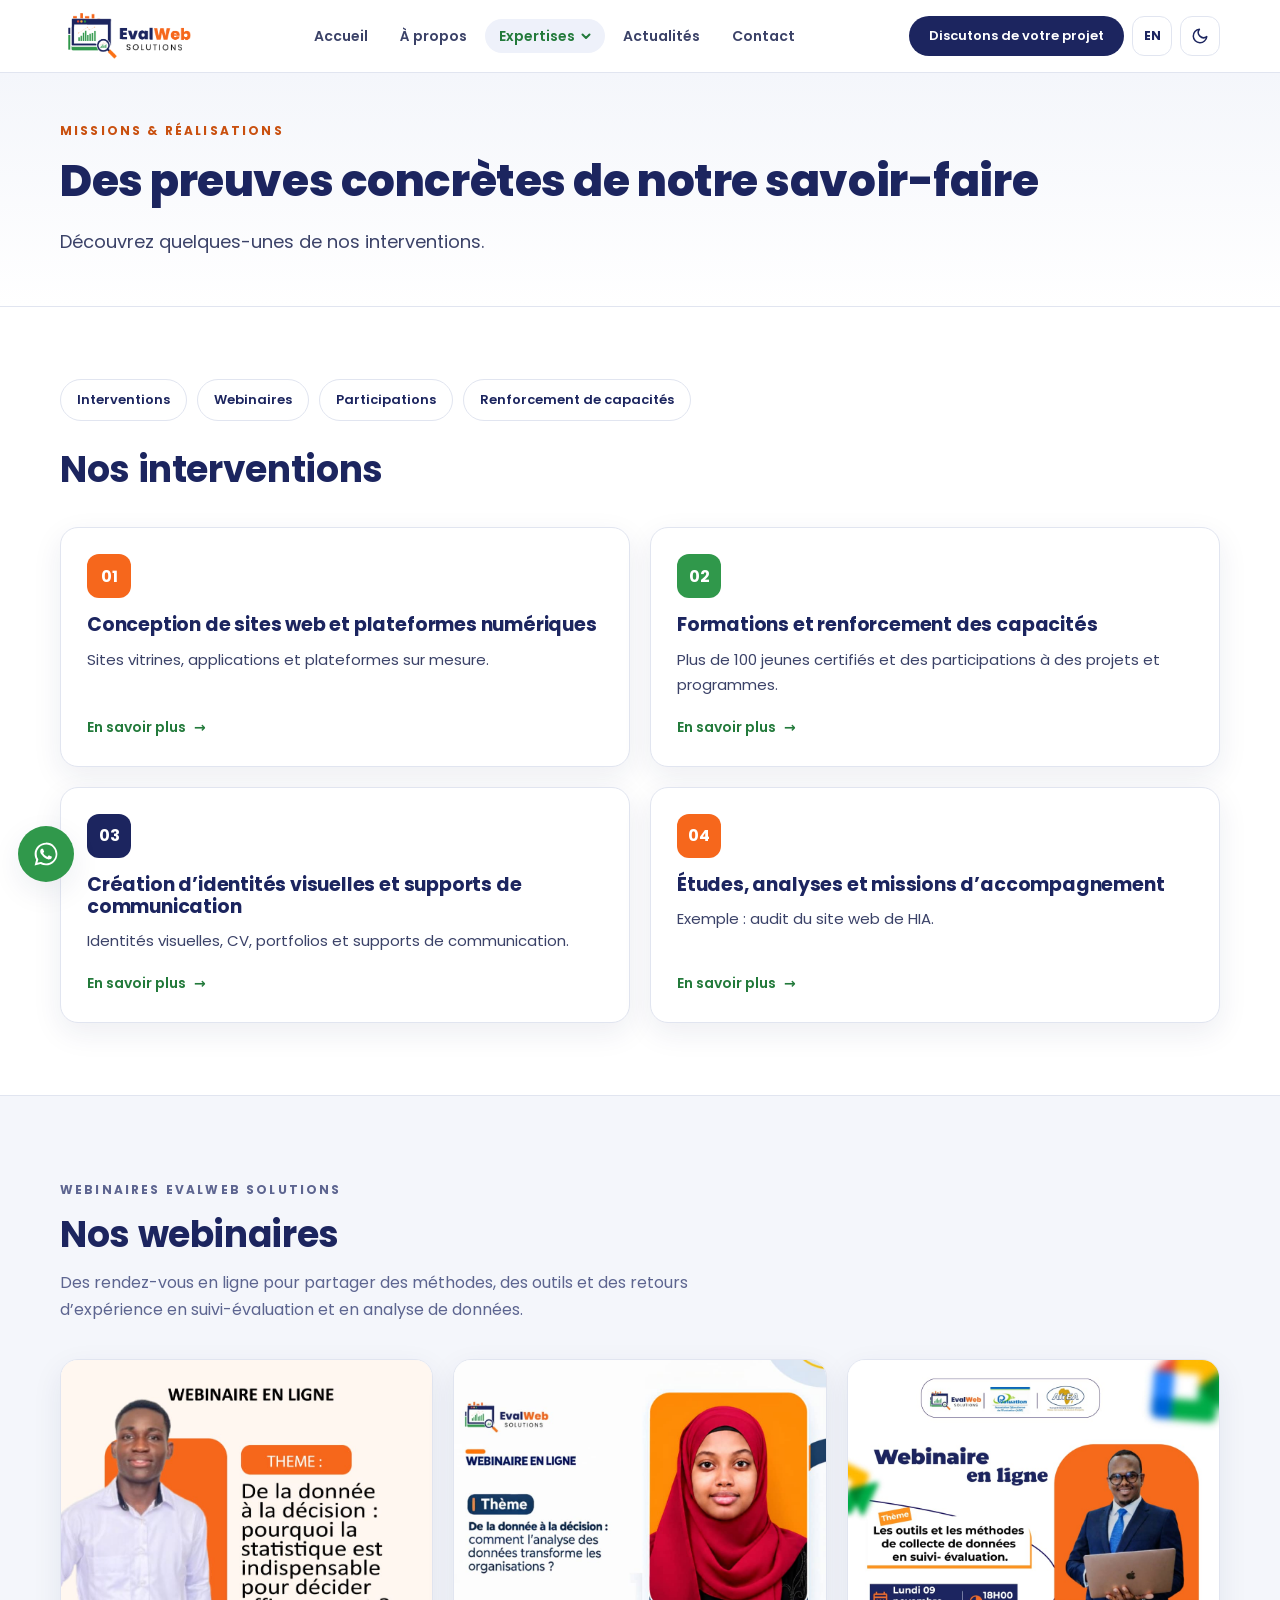
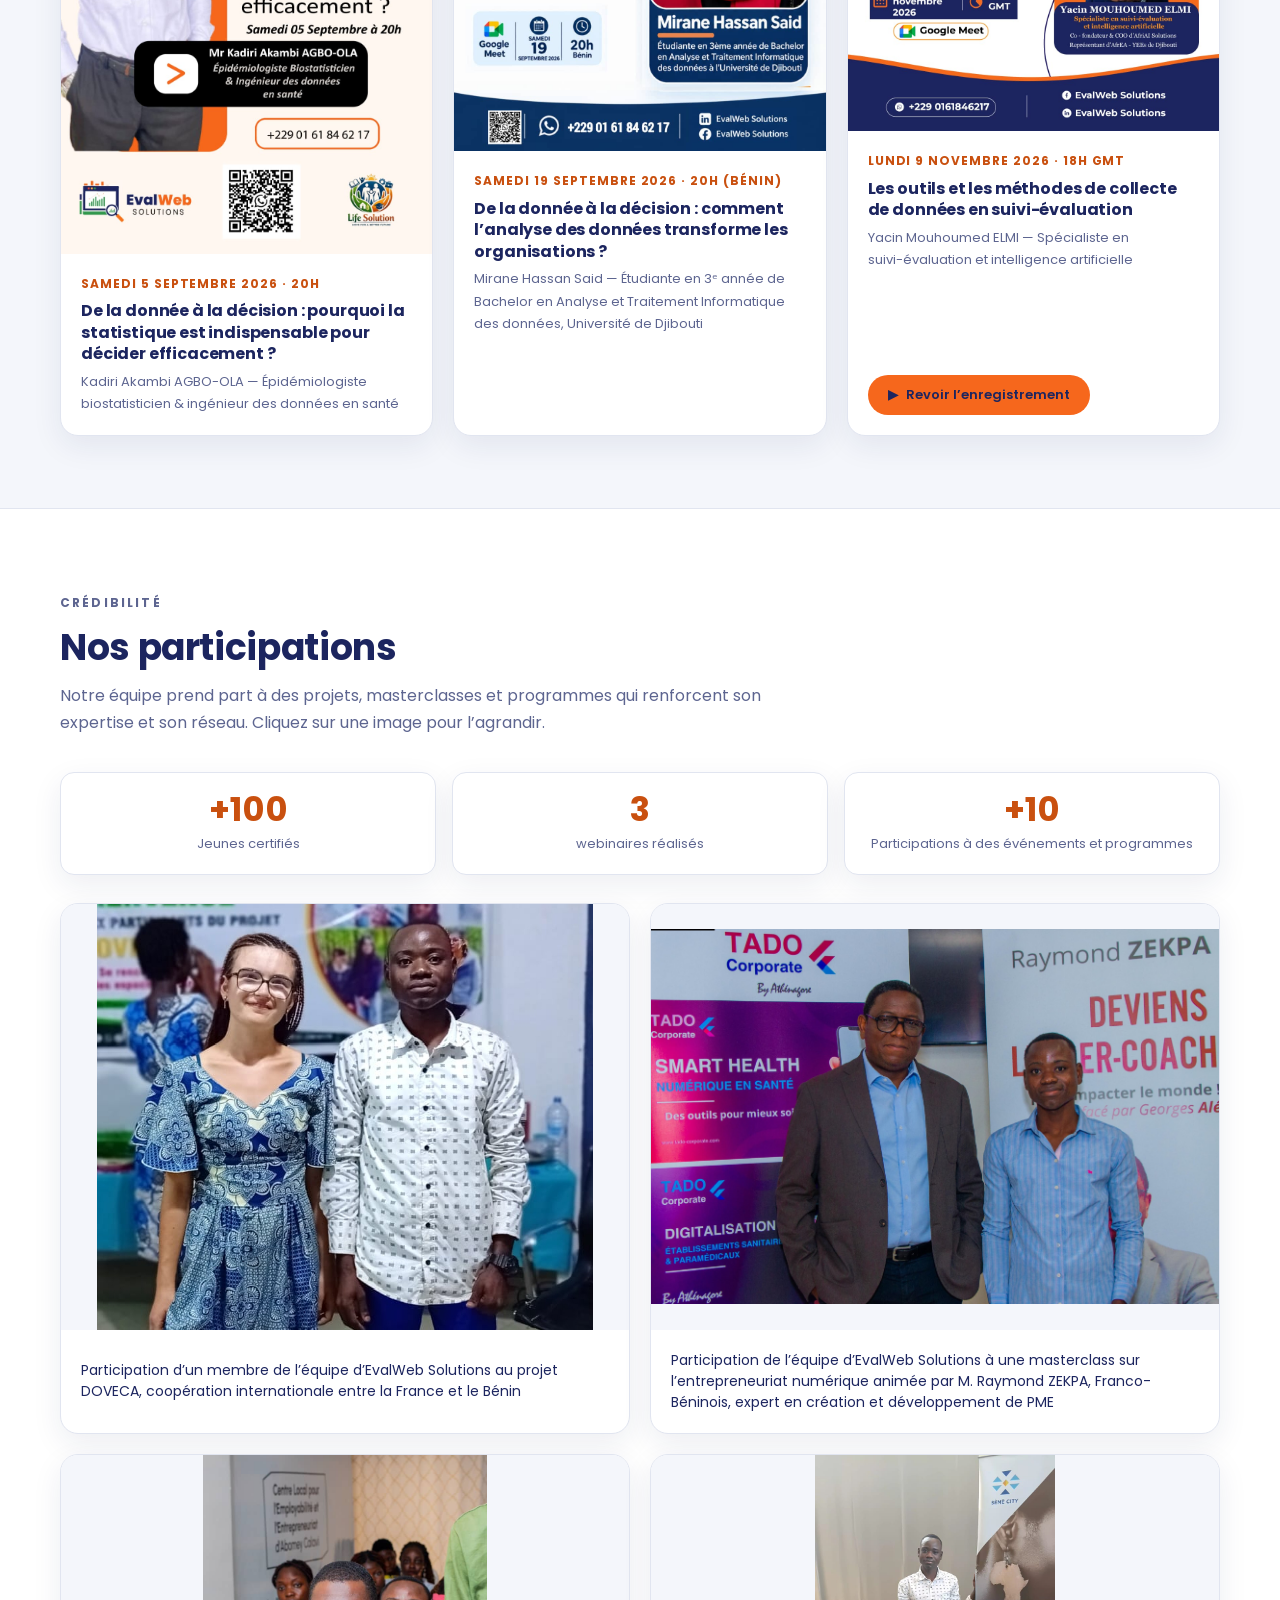
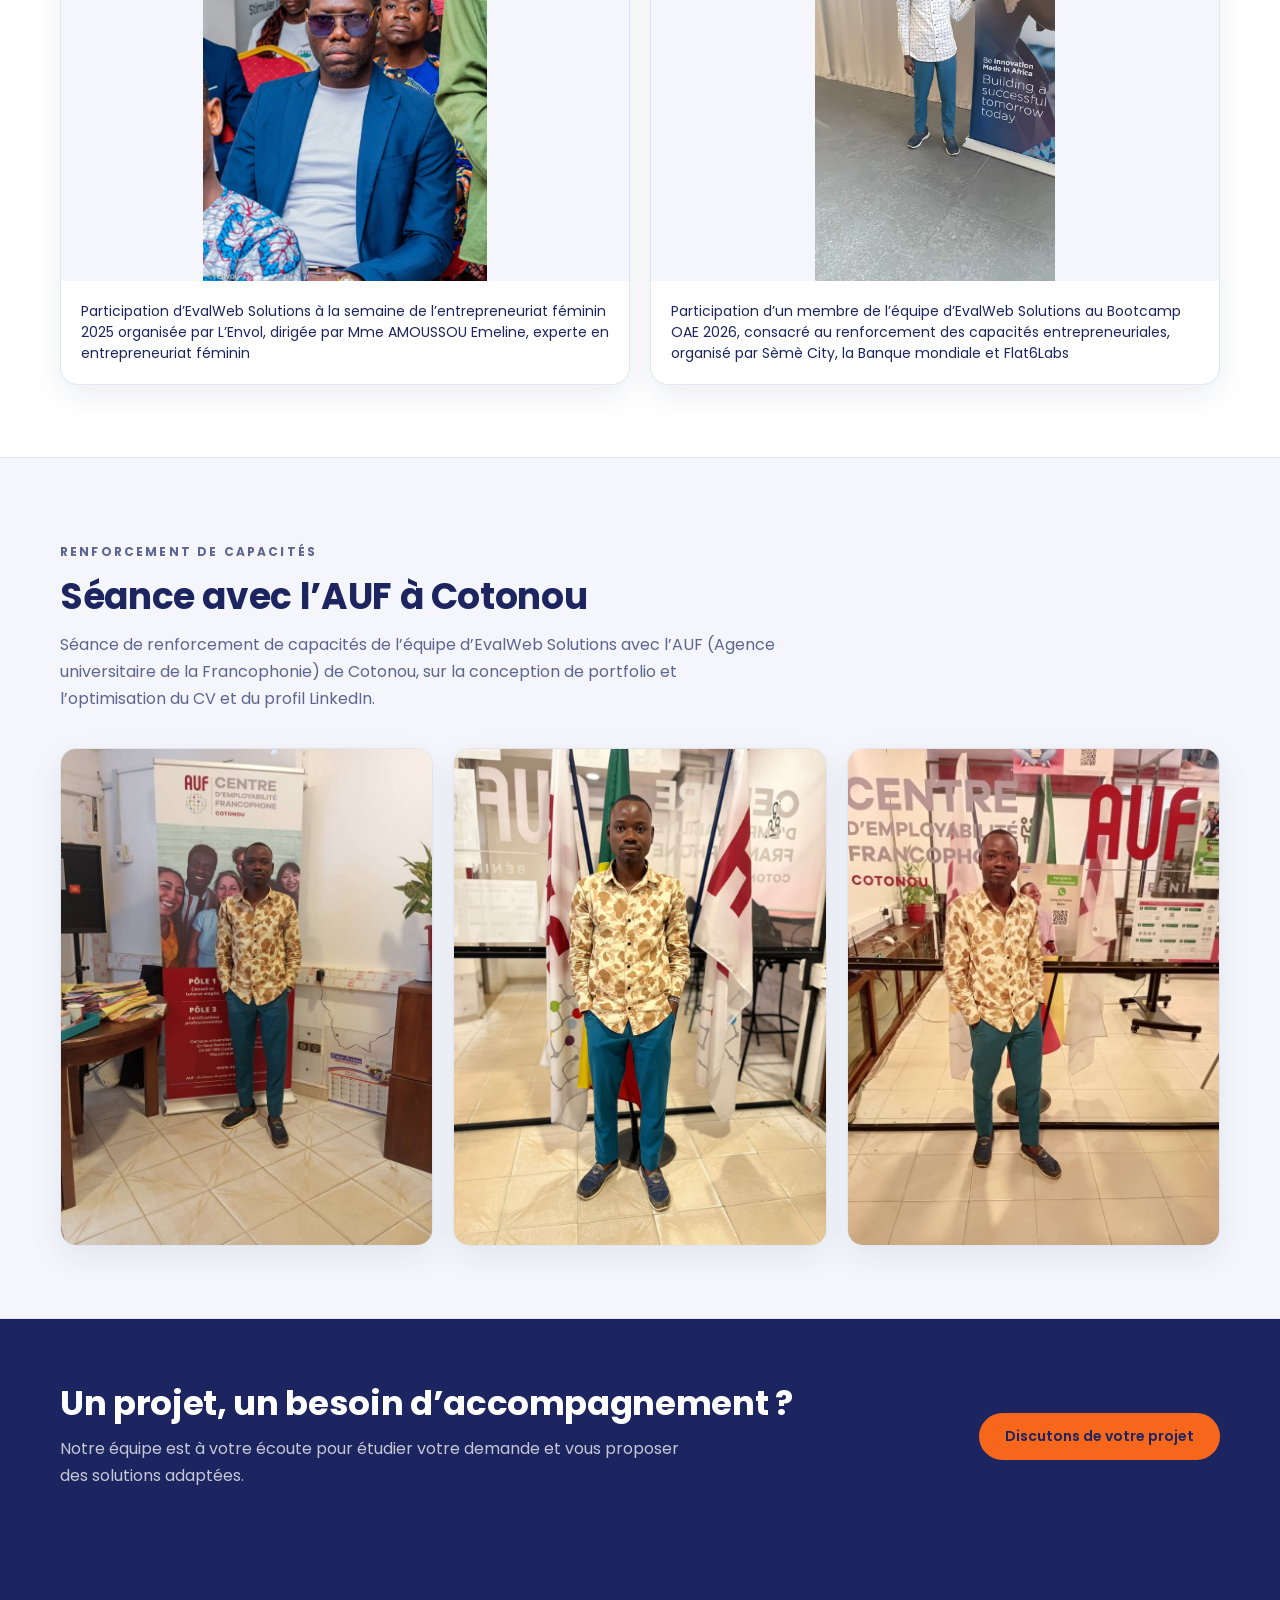
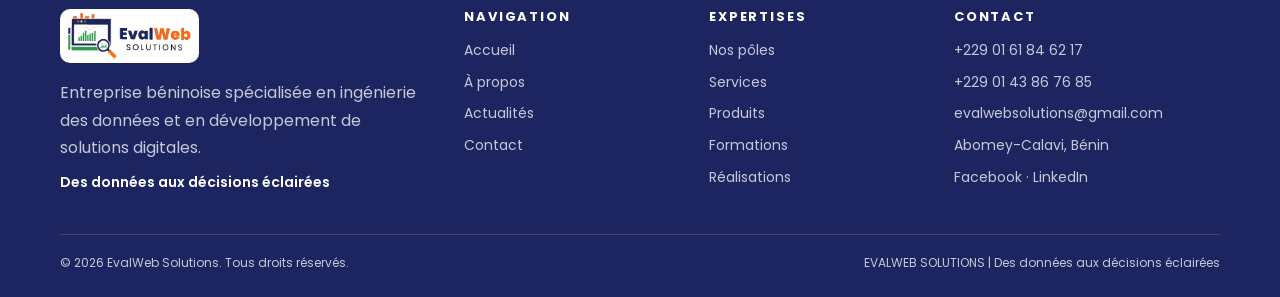
==== commit 3b1875b5: "Update interventions and participation statistics Updated the number of certified youths and partici" ====
--- a/realisations.html
+++ b/realisations.html
@@ -21,9 +21,9 @@
 <div id="mobilePanel" class="mobile-panel" aria-label="Menu"><nav><a data-nav="home" href="index.html"><span data-i18n="k37">Accueil</span></a><a data-nav="about" href="a-propos.html"><span data-i18n="k38">À propos</span></a><div class="m-drop"><button type="button" aria-expanded="false"><span data-i18n="k39">Expertises</span><svg class="caret" viewBox="0 0 10 10" fill="none" stroke="currentColor" stroke-width="2" stroke-linecap="round" stroke-linejoin="round"><path d="M1.5 3.5 5 7l3.5-3.5"/></svg></button><div class="m-sub"><a data-nav="poles" href="poles.html"><span data-i18n="k40">Nos pôles</span></a><a data-nav="services" href="services.html"><span data-i18n="k8">Services</span></a><a data-nav="produits" href="produits.html"><span data-i18n="k11">Produits</span></a><a data-nav="formations" href="formations.html"><span data-i18n="k13">Formations</span></a><a data-nav="realisations" href="realisations.html"><span data-i18n="k15">Réalisations</span></a></div></div><a data-nav="actualites" href="actualites.html"><span data-i18n="k41">Actualités</span></a><a data-nav="contact" href="contact.html"><span data-i18n="k42">Contact</span></a></nav><a class="btn btn-primary" href="contact.html"><span data-i18n="k23">Discutons de votre projet</span></a></div>
 </div></header>
 <main id="main"><section class="hero page-hero"><div class="container"><div class="reveal"><p class="eyebrow" data-i18n="k193" >Missions & réalisations</p><h1 data-i18n="k194" >Des preuves concrètes de notre savoir-faire</h1><p class="lead" data-i18n="k195" >Découvrez quelques-unes de nos interventions.</p></div></div></section><section class="section"><div class="container"><div class="stack-nav"><a class="chip" href="#interventions"><span data-i18n="k196">Interventions</span></a><a class="chip" href="#webinaires"><span data-i18n="k197">Webinaires</span></a><a class="chip" href="#participations"><span data-i18n="k198">Participations</span></a><a class="chip" href="#renforcement"><span data-i18n="k199">Renforcement de capacités</span></a></div>
-<div id="interventions" class="section-head reveal"><h2 data-i18n="k200" >Nos interventions</h2></div><div class="grid g2"><article class="card reveal"><div class="num o">01</div><h3 data-i18n="k173" >Conception de sites web et plateformes numériques</h3><p class="d" data-i18n="k174" >Sites vitrines, applications et plateformes sur mesure.</p><a class="more" href="services.html#web"><span data-i18n="k3">En savoir plus</span></a></article><article class="card reveal"><div class="num g">02</div><h3 data-i18n="k175" >Formations et renforcement des capacités</h3><p class="d" data-i18n="k176" >Plus de 6 jeunes certifiés et des participations à des projets et programmes.</p><a class="more" href="#participations"><span data-i18n="k3">En savoir plus</span></a></article><article class="card reveal"><div class="num n">03</div><h3 data-i18n="k177" >Création d’identités visuelles et supports de communication</h3><p class="d" data-i18n="k178" >Identités visuelles, CV, portfolios et supports de communication.</p><a class="more" href="services.html#cv-design"><span data-i18n="k3">En savoir plus</span></a></article><article class="card reveal"><div class="num o">04</div><h3 data-i18n="k179" >Études, analyses et missions d’accompagnement</h3><p class="d" data-i18n="k180" >Exemple : audit du site web de HIA.</p><a class="more" href="services.html#etudes"><span data-i18n="k3">En savoir plus</span></a></article></div></div></section>
+<div id="interventions" class="section-head reveal"><h2 data-i18n="k200" >Nos interventions</h2></div><div class="grid g2"><article class="card reveal"><div class="num o">01</div><h3 data-i18n="k173" >Conception de sites web et plateformes numériques</h3><p class="d" data-i18n="k174" >Sites vitrines, applications et plateformes sur mesure.</p><a class="more" href="services.html#web"><span data-i18n="k3">En savoir plus</span></a></article><article class="card reveal"><div class="num g">02</div><h3 data-i18n="k175" >Formations et renforcement des capacités</h3><p class="d" data-i18n="k176" >Plus de 100 jeunes certifiés et des participations à des projets et programmes.</p><a class="more" href="#participations"><span data-i18n="k3">En savoir plus</span></a></article><article class="card reveal"><div class="num n">03</div><h3 data-i18n="k177" >Création d’identités visuelles et supports de communication</h3><p class="d" data-i18n="k178" >Identités visuelles, CV, portfolios et supports de communication.</p><a class="more" href="services.html#cv-design"><span data-i18n="k3">En savoir plus</span></a></article><article class="card reveal"><div class="num o">04</div><h3 data-i18n="k179" >Études, analyses et missions d’accompagnement</h3><p class="d" data-i18n="k180" >Exemple : audit du site web de HIA.</p><a class="more" href="services.html#etudes"><span data-i18n="k3">En savoir plus</span></a></article></div></div></section>
 <section class="section alt" id="webinaires"><div class="container"><div class="section-head reveal"><p class="eyebrow" data-i18n="k201" >Webinaires EvalWeb Solutions</p><h2 data-i18n="k30" >Nos webinaires</h2><p data-i18n="k202" >Des rendez-vous en ligne pour partager des méthodes, des outils et des retours d’expérience en suivi-évaluation et en analyse de données.</p></div><div class="grid g3"><article class="poster reveal"><button type="button" class="zoom" data-lightbox="web" data-full="assets/img/webinaire-agbo-ola.jpg" data-caption="De la donnée à la décision : pourquoi la statistique est indispensable pour décider efficacement ?"><img src="assets/img/webinaire-agbo-ola.jpg" alt="De la donnée à la décision : pourquoi la statistique est indispensable pour décider efficacement ?" loading="lazy" width="600" height="600"></button><div class="body"><p class="when" data-i18n="k181" >Samedi 5 septembre 2026 · 20h</p><h3 data-i18n="k182" >De la donnée à la décision : pourquoi la statistique est indispensable pour décider efficacement ?</h3><p class="who" data-i18n="k183" >Kadiri Akambi AGBO-OLA — Épidémiologiste biostatisticien & ingénieur des données en santé</p></div></article><article class="poster reveal"><button type="button" class="zoom" data-lightbox="web" data-full="assets/img/webinaire-mirane.jpg" data-caption="De la donnée à la décision : comment l’analyse des données transforme les organisations ?"><img src="assets/img/webinaire-mirane.jpg" alt="De la donnée à la décision : comment l’analyse des données transforme les organisations ?" loading="lazy" width="600" height="600"></button><div class="body"><p class="when" data-i18n="k184" >Samedi 19 septembre 2026 · 20h (Bénin)</p><h3 data-i18n="k185" >De la donnée à la décision : comment l’analyse des données transforme les organisations ?</h3><p class="who" data-i18n="k186" >Mirane Hassan Said — Étudiante en 3ᵉ année de Bachelor en Analyse et Traitement Informatique des données, Université de Djibouti</p></div></article><article class="poster reveal"><button type="button" class="zoom" data-lightbox="web" data-full="assets/img/webinaire-elmi.jpg" data-caption="Les outils et les méthodes de collecte de données en suivi-évaluation"><img src="assets/img/webinaire-elmi.jpg" alt="Les outils et les méthodes de collecte de données en suivi-évaluation" loading="lazy" width="600" height="600"></button><div class="body"><p class="when" data-i18n="k189" >Lundi 9 novembre 2026 · 18h GMT</p><h3 data-i18n="k190" >Les outils et les méthodes de collecte de données en suivi-évaluation</h3><p class="who" data-i18n="k191" >Yacin Mouhoumed ELMI — Spécialiste en suivi-évaluation et intelligence artificielle</p><div data-replay style="margin-top:auto"><a data-replay-link class="btn btn-orange btn-sm" href="#" target="_blank" rel="noopener" hidden>▶ <span data-i18n="k187">Revoir l’enregistrement</span></a><span data-replay-soon class="btn btn-outline btn-sm disabled" aria-disabled="true"><span data-i18n="k188">Enregistrement bientôt disponible</span></span></div></div></article></div></div></section>
-<section class="section" id="participations"><div class="container"><div class="section-head reveal"><p class="eyebrow" data-i18n="k203" >Crédibilité</p><h2 data-i18n="k204" >Nos participations</h2><p data-i18n="k205" >Notre équipe prend part à des projets, masterclasses et programmes qui renforcent son expertise et son réseau. Cliquez sur une image pour l’agrandir.</p></div><div class="stats reveal"><div><strong>6</strong><span data-i18n="k254">jeunes certifiés</span></div><div><strong>3</strong><span data-i18n="k255">webinaires réalisés</span></div><div><strong>4</strong><span data-i18n="k256">participations à des événements et programmes</span></div></div><div class="grid g2"><article class="poster part reveal"><button type="button" class="zoom" data-lightbox="part" data-full="assets/img/participation1.jpg" data-caption="Participation d’un membre de l’équipe d’EvalWeb Solutions au projet DOVECA, coopération internationale entre la France et le Bénin"><img src="assets/img/participation1.jpg" alt="Participation d’un membre de l’équipe d’EvalWeb Solutions au projet DOVECA, coopération internationale entre la France et le Bénin" loading="lazy"></button><div class="body"><p class="d" data-i18n="k250" >Participation d’un membre de l’équipe d’EvalWeb Solutions au projet DOVECA, coopération internationale entre la France et le Bénin</p></div></article><article class="poster part reveal"><button type="button" class="zoom" data-lightbox="part" data-full="assets/img/participation2.jpg" data-caption="Participation de l’équipe d’EvalWeb Solutions à une masterclass sur l’entrepreneuriat numérique animée par M. Raymond ZEKPA, Franco-Béninois, expert en création et développement de PME"><img src="assets/img/participation2.jpg" alt="Participation de l’équipe d’EvalWeb Solutions à une masterclass sur l’entrepreneuriat numérique animée par M. Raymond ZEKPA, Franco-Béninois, expert en création et développement de PME" loading="lazy"></button><div class="body"><p class="d" data-i18n="k251" >Participation de l’équipe d’EvalWeb Solutions à une masterclass sur l’entrepreneuriat numérique animée par M. Raymond ZEKPA, Franco-Béninois, expert en création et développement de PME</p></div></article><article class="poster part reveal"><button type="button" class="zoom" data-lightbox="part" data-full="assets/img/participation3.jpg" data-caption="Participation d’EvalWeb Solutions à la semaine de l’entrepreneuriat féminin 2025 organisée par L’Envol, dirigée par Mme AMOUSSOU Emeline, experte en entrepreneuriat féminin"><img src="assets/img/participation3.jpg" alt="Participation d’EvalWeb Solutions à la semaine de l’entrepreneuriat féminin 2025 organisée par L’Envol, dirigée par Mme AMOUSSOU Emeline, experte en entrepreneuriat féminin" loading="lazy"></button><div class="body"><p class="d" data-i18n="k252" >Participation d’EvalWeb Solutions à la semaine de l’entrepreneuriat féminin 2025 organisée par L’Envol, dirigée par Mme AMOUSSOU Emeline, experte en entrepreneuriat féminin</p></div></article><article class="poster part reveal"><button type="button" class="zoom" data-lightbox="part" data-full="assets/img/participation4.jpg" data-caption="Participation d’un membre de l’équipe d’EvalWeb Solutions au Bootcamp OAE 2026, consacré au renforcement des capacités entrepreneuriales, organisé par Sèmè City, la Banque mondiale et Flat6Labs"><img src="assets/img/participation4.jpg" alt="Participation d’un membre de l’équipe d’EvalWeb Solutions au Bootcamp OAE 2026, consacré au renforcement des capacités entrepreneuriales, organisé par Sèmè City, la Banque mondiale et Flat6Labs" loading="lazy"></button><div class="body"><p class="d" data-i18n="k253" >Participation d’un membre de l’équipe d’EvalWeb Solutions au Bootcamp OAE 2026, consacré au renforcement des capacités entrepreneuriales, organisé par Sèmè City, la Banque mondiale et Flat6Labs</p></div></article></div></div></section>
+<section class="section" id="participations"><div class="container"><div class="section-head reveal"><p class="eyebrow" data-i18n="k203" >Crédibilité</p><h2 data-i18n="k204" >Nos participations</h2><p data-i18n="k205" >Notre équipe prend part à des projets, masterclasses et programmes qui renforcent son expertise et son réseau. Cliquez sur une image pour l’agrandir.</p></div><div class="stats reveal"><div><strong>+100</strong><span data-i18n="k254">Jeunes certifiés</span></div><div><strong>3</strong><span data-i18n="k255">webinaires réalisés</span></div><div><strong>+10</strong><span data-i18n="k256">Participations à des événements et programmes</span></div></div><div class="grid g2"><article class="poster part reveal"><button type="button" class="zoom" data-lightbox="part" data-full="assets/img/participation1.jpg" data-caption="Participation d’un membre de l’équipe d’EvalWeb Solutions au projet DOVECA, coopération internationale entre la France et le Bénin"><img src="assets/img/participation1.jpg" alt="Participation d’un membre de l’équipe d’EvalWeb Solutions au projet DOVECA, coopération internationale entre la France et le Bénin" loading="lazy"></button><div class="body"><p class="d" data-i18n="k250" >Participation d’un membre de l’équipe d’EvalWeb Solutions au projet DOVECA, coopération internationale entre la France et le Bénin </p></div></article><article class="poster part reveal"><button type="button" class="zoom" data-lightbox="part" data-full="assets/img/participation2.jpg" data-caption="Participation de l’équipe d’EvalWeb Solutions à une masterclass sur l’entrepreneuriat numérique animée par M. Raymond ZEKPA, Franco-Béninois, expert en création et développement de PME"><img src="assets/img/participation2.jpg" alt="Participation de l’équipe d’EvalWeb Solutions à une masterclass sur l’entrepreneuriat numérique animée par M. Raymond ZEKPA, Franco-Béninois, expert en création et développement de PME" loading="lazy"></button><div class="body"><p class="d" data-i18n="k251" >Participation de l’équipe d’EvalWeb Solutions à une masterclass sur l’entrepreneuriat numérique animée par M. Raymond ZEKPA, Franco-Béninois, expert en création et développement de PME</p></div></article><article class="poster part reveal"><button type="button" class="zoom" data-lightbox="part" data-full="assets/img/participation3.jpg" data-caption="Participation d’EvalWeb Solutions à la semaine de l’entrepreneuriat féminin 2025 organisée par L’Envol, dirigée par Mme AMOUSSOU Emeline, experte en entrepreneuriat féminin"><img src="assets/img/participation3.jpg" alt="Participation d’EvalWeb Solutions à la semaine de l’entrepreneuriat féminin 2025 organisée par L’Envol, dirigée par Mme AMOUSSOU Emeline, experte en entrepreneuriat féminin" loading="lazy"></button><div class="body"><p class="d" data-i18n="k252" >Participation d’EvalWeb Solutions à la semaine de l’entrepreneuriat féminin 2025 organisée par L’Envol, dirigée par Mme AMOUSSOU Emeline, experte en entrepreneuriat féminin</p></div></article><article class="poster part reveal"><button type="button" class="zoom" data-lightbox="part" data-full="assets/img/participation4.jpg" data-caption="Participation d’un membre de l’équipe d’EvalWeb Solutions au Bootcamp OAE 2026, consacré au renforcement des capacités entrepreneuriales, organisé par Sèmè City, la Banque mondiale et Flat6Labs"><img src="assets/img/participation4.jpg" alt="Participation d’un membre de l’équipe d’EvalWeb Solutions au Bootcamp OAE 2026, consacré au renforcement des capacités entrepreneuriales, organisé par Sèmè City, la Banque mondiale et Flat6Labs" loading="lazy"></button><div class="body"><p class="d" data-i18n="k253" >Participation d’un membre de l’équipe d’EvalWeb Solutions au Bootcamp OAE 2026, consacré au renforcement des capacités entrepreneuriales, organisé par Sèmè City, la Banque mondiale et Flat6Labs</p></div></article></div></div></section>
 <section class="section alt" id="renforcement"><div class="container"><div class="section-head reveal"><p class="eyebrow" data-i18n="k199" >Renforcement de capacités</p><h2 data-i18n="k206" >Séance avec l’AUF à Cotonou</h2><p data-i18n="k207" >Séance de renforcement de capacités de l’équipe d’EvalWeb Solutions avec l’AUF (Agence universitaire de la Francophonie) de Cotonou, sur la conception de portfolio et l’optimisation du CV et du profil LinkedIn.</p></div><div class="grid g3"><div class="photo reveal"><button type="button" class="zoom" data-lightbox="renf" data-full="assets/img/renforcement-1.jpg" data-caption="Renforcement de capacités — AUF Cotonou"><img src="assets/img/renforcement-1.jpg" alt="Séance de renforcement de capacités à l’AUF Cotonou" loading="lazy" width="480" height="640"></button></div><div class="photo reveal"><button type="button" class="zoom" data-lightbox="renf" data-full="assets/img/renforcement-2.jpg" data-caption="Renforcement de capacités — AUF Cotonou"><img src="assets/img/renforcement-2.jpg" alt="Séance de renforcement de capacités à l’AUF Cotonou" loading="lazy" width="480" height="640"></button></div><div class="photo reveal"><button type="button" class="zoom" data-lightbox="renf" data-full="assets/img/renforcement-3.jpg" data-caption="Renforcement de capacités — AUF Cotonou"><img src="assets/img/renforcement-3.jpg" alt="Séance de renforcement de capacités à l’AUF Cotonou" loading="lazy" width="480" height="640"></button></div></div></div></section>
 <section class="band"><div class="container"><div><h2 data-i18n="k33" >Un projet, un besoin d’accompagnement ?</h2><p data-i18n="k34" >Notre équipe est à votre écoute pour étudier votre demande et vous proposer des solutions adaptées.</p></div><a class="btn btn-primary" href="contact.html"><span data-i18n="k23">Discutons de votre projet</span></a></div></section></main>
 <footer class="site-footer"><div class="container"><div class="footer-grid">
@@ -36,4 +36,4 @@
 </div><div class="copy"><span>© 2026 EvalWeb Solutions. <span data-i18n="k46">Tous droits réservés.</span></span><span>EVALWEB SOLUTIONS | <span data-i18n="k21">Des données aux décisions éclairées</span></span></div></div></footer>
 <a class="wa-float" href="https://wa.me/2290161846217" target="_blank" rel="noopener" aria-label="WhatsApp"><svg viewBox="0 0 32 32" width="28" height="28" fill="currentColor" aria-hidden="true" focusable="false"><path d="M16.04 3C8.84 3 3 8.83 3 16.02c0 2.3.6 4.54 1.74 6.52L3 29l6.62-1.7a13.03 13.03 0 0 0 6.42 1.64h.01C23.24 28.94 29 23.1 29 15.92 29 12.46 27.65 9.2 25.2 6.76A12.9 12.9 0 0 0 16.04 3Zm0 23.74h-.01a10.8 10.8 0 0 1-5.5-1.5l-.4-.23-3.93 1.01 1.05-3.83-.26-.4a10.77 10.77 0 0 1-1.65-5.77c0-5.96 4.87-10.8 10.86-10.8 2.9 0 5.62 1.12 7.67 3.17a10.7 10.7 0 0 1 3.17 7.64c0 5.96-4.88 10.71-10.9 10.71Zm5.96-8.09c-.33-.16-1.93-.95-2.23-1.06-.3-.11-.52-.16-.74.17-.22.32-.85 1.06-1.04 1.28-.19.22-.38.24-.7.08-.33-.16-1.38-.51-2.63-1.62-.97-.87-1.62-1.93-1.81-2.26-.19-.33-.02-.5.14-.66.15-.15.33-.38.49-.57.16-.19.22-.33.33-.55.11-.22.05-.41-.03-.57-.08-.16-.74-1.78-1.01-2.44-.27-.64-.54-.55-.74-.56h-.63c-.22 0-.57.08-.87.41-.3.33-1.14 1.11-1.14 2.72 0 1.6 1.17 3.15 1.33 3.37.16.22 2.3 3.51 5.57 4.92.78.34 1.38.54 1.86.69.78.25 1.49.21 2.05.13.63-.09 1.93-.79 2.2-1.55.27-.76.27-1.41.19-1.55-.08-.14-.3-.22-.63-.38Z"/></svg></a>
 <button type="button" id="toTop" class="to-top" aria-label="Retour en haut" data-i18n-attr="aria-label:k47">↑</button><div id="lightbox" class="lightbox" role="dialog" aria-modal="true" aria-label="Image"><button class="lb-btn lb-close" type="button" aria-label="Close">✕</button><button class="lb-btn lb-prev" type="button" aria-label="Previous">‹</button><figure><img src="" alt=""><figcaption></figcaption></figure><button class="lb-btn lb-next" type="button" aria-label="Next">›</button></div>
-<script src="config.js"></script><script src="i18n.js"></script><script src="app.js"></script></body></html>+<script src="config.js"></script><script src="i18n.js"></script><script src="app.js"></script></body></html>
